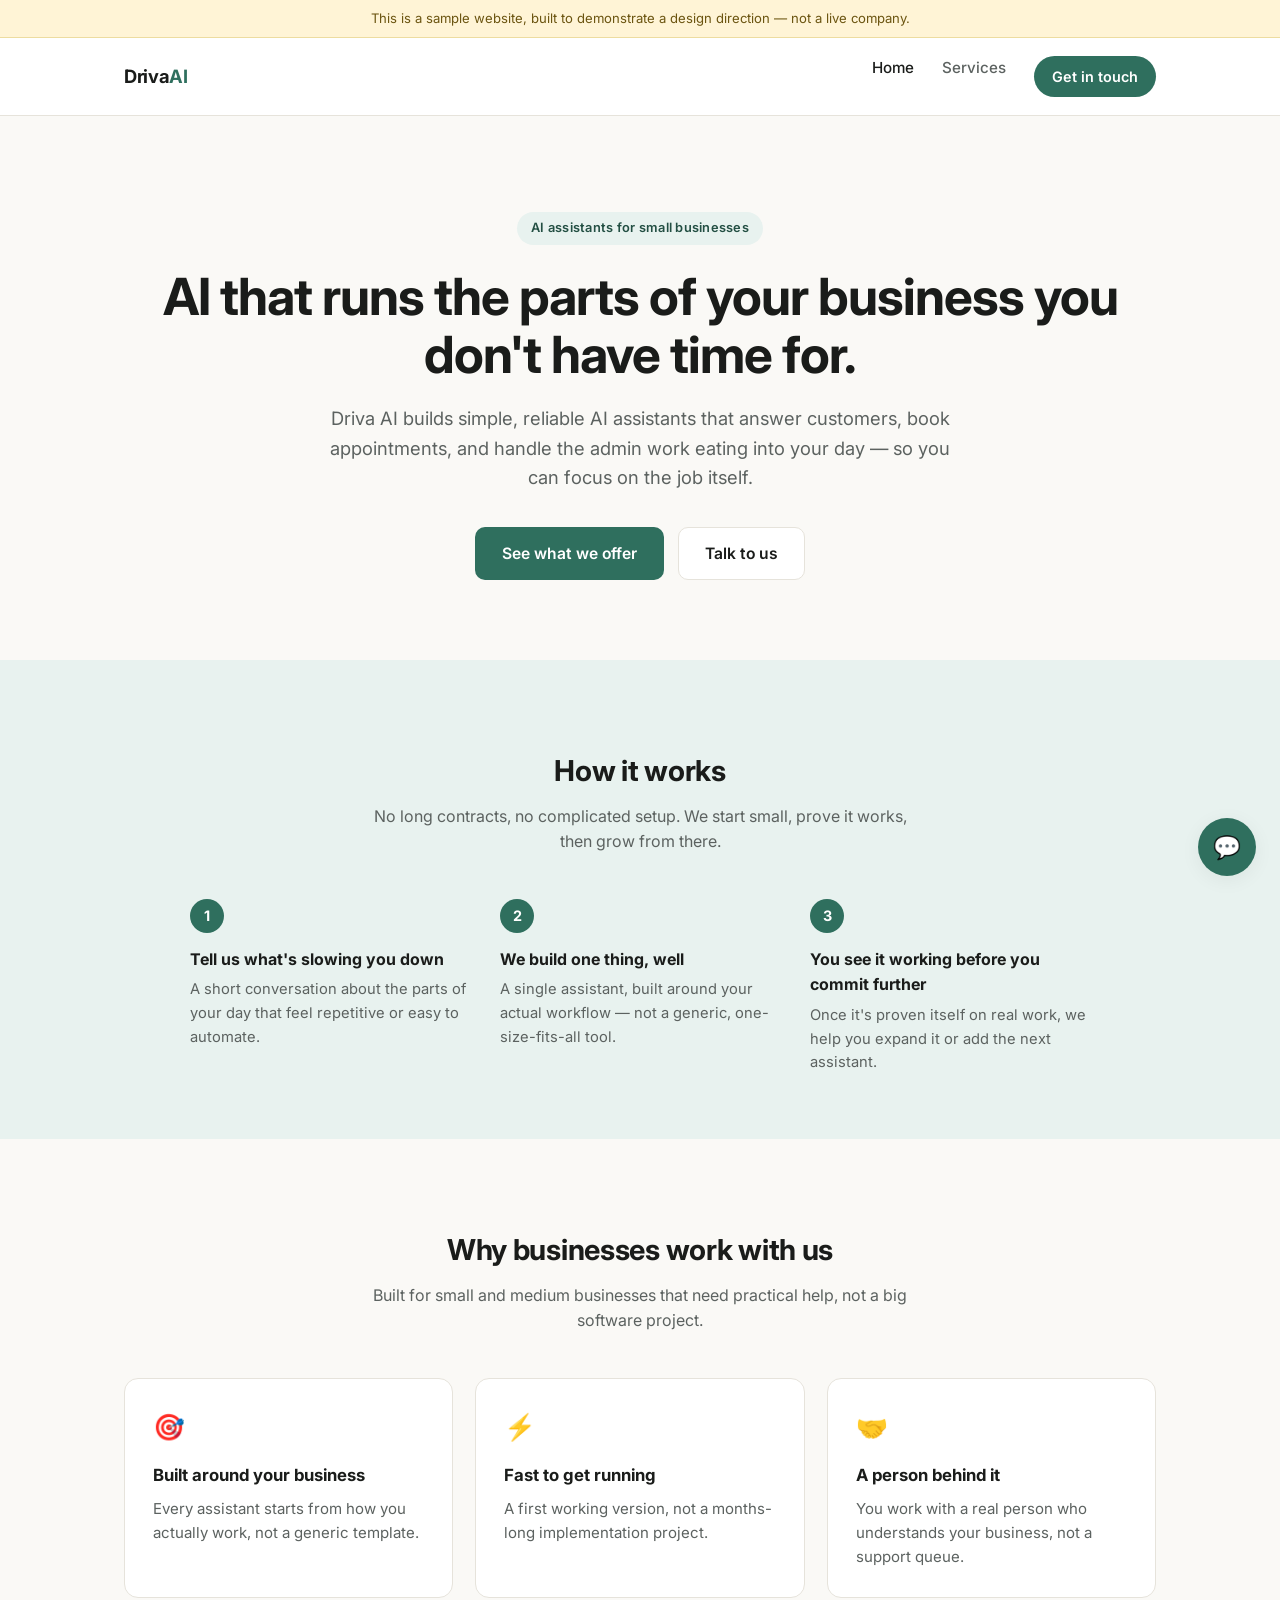
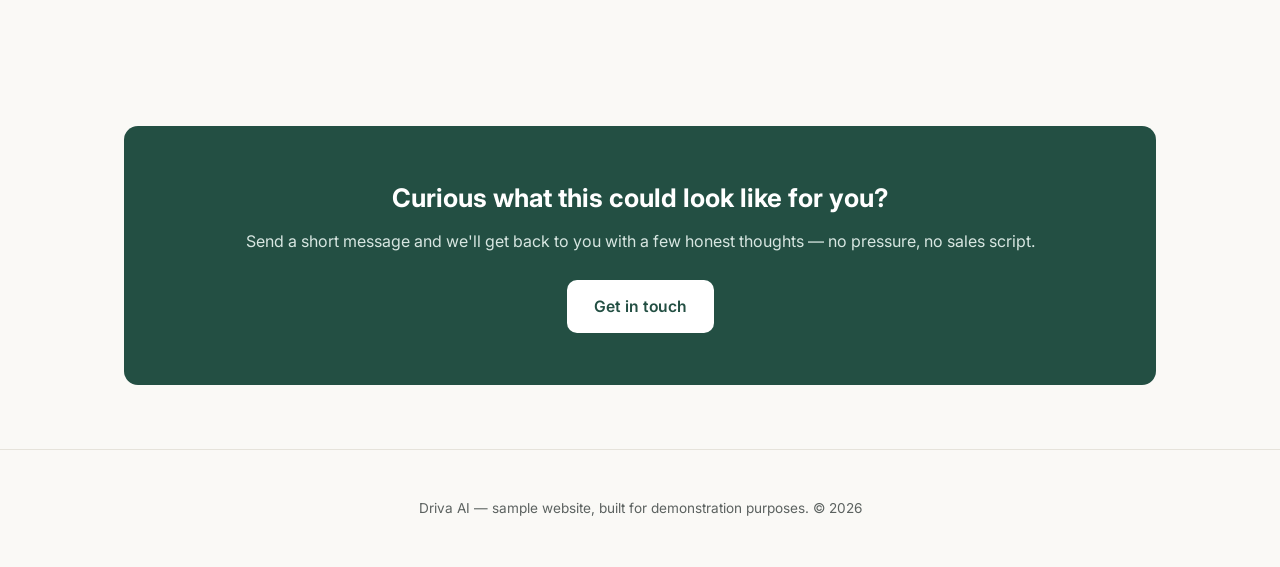
==== website/index.html @ 816f1e60 "add -- sample website" ====
<!DOCTYPE html>
<html lang="en">
<head>
<meta charset="UTF-8" />
<meta name="viewport" content="width=device-width, initial-scale=1.0" />
<title>Driva AI — AI assistants for small businesses</title>
<meta name="description" content="Driva AI builds AI assistants that handle the repetitive work behind running a small business — customer chat, booking, admin, and follow-up." />
<link rel="preconnect" href="https://fonts.googleapis.com">
<link href="https://fonts.googleapis.com/css2?family=Inter:wght@400;500;600;700&display=swap" rel="stylesheet">
<link rel="stylesheet" href="style.css" />
</head>
<body>

<div class="sample-banner">This is a sample website, built to demonstrate a design direction — not a live company.</div>

<header class="site-header">
  <nav class="nav">
    <a href="index.html" class="logo">Driva<span>AI</span></a>
    <div class="nav-links">
      <a href="index.html" class="active">Home</a>
      <a href="services.html">Services</a>
      <a href="contact.html" class="nav-cta">Get in touch</a>
    </div>
  </nav>
</header>

<section class="hero">
  <div class="wrap">
    <span class="eyebrow">AI assistants for small businesses</span>
    <h1>AI that runs the parts of your business you don't have time for.</h1>
    <p class="lede">Driva AI builds simple, reliable AI assistants that answer customers, book appointments, and handle the admin work eating into your day — so you can focus on the job itself.</p>
    <div class="cta-row">
      <a href="services.html" class="btn btn-primary">See what we offer</a>
      <a href="contact.html" class="btn btn-secondary">Talk to us</a>
    </div>
  </div>
</section>

<section class="strip">
  <div class="wrap">
    <h2 class="section-title">How it works</h2>
    <p class="section-sub">No long contracts, no complicated setup. We start small, prove it works, then grow from there.</p>
    <div class="steps">
      <div class="step">
        <div class="num">1</div>
        <h4>Tell us what's slowing you down</h4>
        <p>A short conversation about the parts of your day that feel repetitive or easy to automate.</p>
      </div>
      <div class="step">
        <div class="num">2</div>
        <h4>We build one thing, well</h4>
        <p>A single assistant, built around your actual workflow — not a generic, one-size-fits-all tool.</p>
      </div>
      <div class="step">
        <div class="num">3</div>
        <h4>You see it working before you commit further</h4>
        <p>Once it's proven itself on real work, we help you expand it or add the next assistant.</p>
      </div>
    </div>
  </div>
</section>

<section>
  <div class="wrap">
    <h2 class="section-title">Why businesses work with us</h2>
    <p class="section-sub">Built for small and medium businesses that need practical help, not a big software project.</p>
    <div class="grid-3">
      <div class="card">
        <div class="icon">🎯</div>
        <h3>Built around your business</h3>
        <p>Every assistant starts from how you actually work, not a generic template.</p>
      </div>
      <div class="card">
        <div class="icon">⚡</div>
        <h3>Fast to get running</h3>
        <p>A first working version, not a months-long implementation project.</p>
      </div>
      <div class="card">
        <div class="icon">🤝</div>
        <h3>A person behind it</h3>
        <p>You work with a real person who understands your business, not a support queue.</p>
      </div>
    </div>
  </div>
</section>

<section>
  <div class="wrap">
    <div class="cta-band">
      <h2>Curious what this could look like for you?</h2>
      <p>Send a short message and we'll get back to you with a few honest thoughts — no pressure, no sales script.</p>
      <a href="contact.html" class="btn btn-primary">Get in touch</a>
    </div>
  </div>
</section>

<footer>
  <p>Driva AI — sample website, built for demonstration purposes. &copy; 2026</p>
</footer>

<!-- Chatbot widget -->
<button id="chat-toggle" aria-label="Open chat">💬</button>
<div id="chat-panel">
  <div class="chat-header">
    <div>
      Driva AI Assistant
      <small>Usually replies in a few seconds</small>
    </div>
    <button class="chat-close" id="chat-close" aria-label="Close chat">✕</button>
  </div>
  <div class="chat-body" id="chat-body">
    <div class="msg bot">Hi! I'm the Driva AI demo assistant. Ask me about our services, pricing, or how to get in touch.</div>
  </div>
  <div class="chat-quick" id="chat-quick">
    <button class="chip">Services</button>
    <button class="chip">Pricing</button>
    <button class="chip">Contact</button>
  </div>
  <div class="chat-input-row">
    <input id="chat-input" type="text" placeholder="Type a message..." />
    <button class="chat-send" id="chat-send" aria-label="Send">➤</button>
  </div>
</div>

<script src="chatbot.js"></script>
</body>
</html>
---- website/style.css ----
/* Driva AI — sample site stylesheet */

:root {
  --bg: #faf9f6;
  --surface: #ffffff;
  --text: #1a1c1a;
  --muted: #5c6260;
  --accent: #2f6f5e;
  --accent-dark: #234f43;
  --accent-light: #e8f2ef;
  --border: #e6e3db;
  --radius: 14px;
  --shadow: 0 4px 20px rgba(20, 30, 25, 0.06);
}

* { box-sizing: border-box; }

html, body {
  margin: 0;
  padding: 0;
}

body {
  font-family: "Inter", -apple-system, BlinkMacSystemFont, "Segoe UI", Roboto, sans-serif;
  background: var(--bg);
  color: var(--text);
  line-height: 1.6;
}

a { color: inherit; text-decoration: none; }

.wrap {
  max-width: 1080px;
  margin: 0 auto;
  padding: 0 24px;
}

/* Header */
header.site-header {
  border-bottom: 1px solid var(--border);
  background: var(--surface);
  position: sticky;
  top: 0;
  z-index: 50;
}

.nav {
  display: flex;
  align-items: center;
  justify-content: space-between;
  padding: 18px 24px;
  max-width: 1080px;
  margin: 0 auto;
}

.logo {
  font-weight: 700;
  font-size: 1.15rem;
  letter-spacing: -0.02em;
}

.logo span {
  color: var(--accent);
}

.nav-links {
  display: flex;
  gap: 28px;
  font-size: 0.95rem;
  font-weight: 500;
}

.nav-links a {
  color: var(--muted);
  transition: color 0.15s ease;
}

.nav-links a:hover,
.nav-links a.active {
  color: var(--text);
}

.nav-cta {
  background: var(--accent);
  color: #fff !important;
  padding: 9px 18px;
  border-radius: 999px;
  font-size: 0.9rem;
  font-weight: 600;
}

.nav-cta:hover { background: var(--accent-dark); }

/* Hero */
.hero {
  padding: 96px 24px 80px;
  text-align: center;
}

.eyebrow {
  display: inline-block;
  background: var(--accent-light);
  color: var(--accent-dark);
  font-size: 0.8rem;
  font-weight: 600;
  padding: 6px 14px;
  border-radius: 999px;
  margin-bottom: 22px;
  letter-spacing: 0.02em;
}

h1 {
  font-size: clamp(2.1rem, 4.5vw, 3.2rem);
  line-height: 1.15;
  letter-spacing: -0.02em;
  margin: 0 0 20px;
}

.hero p.lede {
  font-size: 1.15rem;
  color: var(--muted);
  max-width: 620px;
  margin: 0 auto 34px;
}

.cta-row {
  display: flex;
  gap: 14px;
  justify-content: center;
  flex-wrap: wrap;
}

.btn {
  display: inline-block;
  padding: 13px 26px;
  border-radius: 10px;
  font-weight: 600;
  font-size: 0.98rem;
  border: 1px solid transparent;
  cursor: pointer;
}

.btn-primary {
  background: var(--accent);
  color: #fff;
}
.btn-primary:hover { background: var(--accent-dark); }

.btn-secondary {
  background: var(--surface);
  border-color: var(--border);
  color: var(--text);
}
.btn-secondary:hover { border-color: var(--accent); }

/* Sections */
section { padding: 64px 24px; }
.section-title {
  text-align: center;
  font-size: 1.8rem;
  letter-spacing: -0.01em;
  margin-bottom: 10px;
}
.section-sub {
  text-align: center;
  color: var(--muted);
  max-width: 560px;
  margin: 0 auto 44px;
}

.grid-3 {
  display: grid;
  grid-template-columns: repeat(3, 1fr);
  gap: 22px;
  max-width: 1080px;
  margin: 0 auto;
}

.card {
  background: var(--surface);
  border: 1px solid var(--border);
  border-radius: var(--radius);
  padding: 28px;
}

.card .icon {
  font-size: 1.6rem;
  margin-bottom: 14px;
}

.card h3 {
  margin: 0 0 8px;
  font-size: 1.05rem;
}

.card p {
  color: var(--muted);
  font-size: 0.94rem;
  margin: 0;
}

.strip {
  background: var(--accent-light);
}

.steps {
  display: grid;
  grid-template-columns: repeat(3, 1fr);
  gap: 30px;
  max-width: 900px;
  margin: 0 auto;
}

.step .num {
  width: 34px;
  height: 34px;
  border-radius: 50%;
  background: var(--accent);
  color: #fff;
  display: flex;
  align-items: center;
  justify-content: center;
  font-weight: 700;
  font-size: 0.9rem;
  margin-bottom: 14px;
}

.step h4 { margin: 0 0 6px; font-size: 1rem; }
.step p { color: var(--muted); font-size: 0.92rem; margin: 0; }

.cta-band {
  text-align: center;
  background: var(--accent-dark);
  color: #fff;
  border-radius: var(--radius);
  padding: 52px 32px;
  max-width: 1080px;
  margin: 0 auto;
}

.cta-band h2 { margin: 0 0 10px; font-size: 1.6rem; }
.cta-band p { color: #d7e6e1; margin: 0 0 26px; }

.cta-band .btn-primary {
  background: #fff;
  color: var(--accent-dark);
}
.cta-band .btn-primary:hover { background: #f0f0ee; }

/* Services page */
.services-list {
  display: grid;
  grid-template-columns: repeat(2, 1fr);
  gap: 20px;
  max-width: 900px;
  margin: 0 auto;
}

.service-card {
  background: var(--surface);
  border: 1px solid var(--border);
  border-radius: var(--radius);
  padding: 26px;
}

.service-card .tag {
  display: inline-block;
  font-size: 0.72rem;
  font-weight: 700;
  color: var(--accent-dark);
  background: var(--accent-light);
  padding: 3px 10px;
  border-radius: 999px;
  margin-bottom: 12px;
  letter-spacing: 0.03em;
  text-transform: uppercase;
}

.service-card h3 { margin: 0 0 8px; font-size: 1.1rem; }
.service-card p { color: var(--muted); font-size: 0.93rem; margin: 0 0 14px; }
.service-card ul { margin: 0; padding-left: 18px; color: var(--muted); font-size: 0.9rem; }
.service-card li { margin-bottom: 4px; }

/* Contact page */
.contact-wrap {
  max-width: 560px;
  margin: 0 auto;
}

.form-group { margin-bottom: 18px; }
label { display: block; font-size: 0.88rem; font-weight: 600; margin-bottom: 6px; }

input, textarea {
  width: 100%;
  padding: 12px 14px;
  border: 1px solid var(--border);
  border-radius: 10px;
  font-family: inherit;
  font-size: 0.95rem;
  background: var(--surface);
}

input:focus, textarea:focus {
  outline: none;
  border-color: var(--accent);
}

textarea { min-height: 120px; resize: vertical; }

.form-note {
  font-size: 0.82rem;
  color: var(--muted);
  margin-top: 14px;
}

.form-success {
  display: none;
  background: var(--accent-light);
  border: 1px solid var(--accent);
  color: var(--accent-dark);
  padding: 16px 18px;
  border-radius: 10px;
  margin-top: 18px;
  font-size: 0.92rem;
}

/* Footer */
footer {
  border-top: 1px solid var(--border);
  padding: 34px 24px;
  text-align: center;
  color: var(--muted);
  font-size: 0.85rem;
}

.sample-banner {
  background: #fff4d6;
  color: #6b5410;
  text-align: center;
  font-size: 0.82rem;
  padding: 8px 16px;
  border-bottom: 1px solid #eddca0;
}

/* Chatbot widget */
#chat-toggle {
  position: fixed;
  bottom: 24px;
  right: 24px;
  width: 58px;
  height: 58px;
  border-radius: 50%;
  background: var(--accent);
  color: #fff;
  border: none;
  font-size: 1.4rem;
  cursor: pointer;
  box-shadow: var(--shadow);
  z-index: 100;
}
#chat-toggle:hover { background: var(--accent-dark); }

#chat-panel {
  position: fixed;
  bottom: 92px;
  right: 24px;
  width: 320px;
  max-width: calc(100vw - 40px);
  height: 420px;
  background: var(--surface);
  border-radius: var(--radius);
  box-shadow: var(--shadow);
  border: 1px solid var(--border);
  display: none;
  flex-direction: column;
  overflow: hidden;
  z-index: 100;
}

#chat-panel.open { display: flex; }

.chat-header {
  background: var(--accent);
  color: #fff;
  padding: 14px 16px;
  font-weight: 600;
  font-size: 0.95rem;
  display: flex;
  justify-content: space-between;
  align-items: center;
}

.chat-header small {
  display: block;
  font-weight: 400;
  font-size: 0.75rem;
  color: #d7e6e1;
  margin-top: 2px;
}

.chat-close {
  background: none;
  border: none;
  color: #fff;
  font-size: 1.1rem;
  cursor: pointer;
  line-height: 1;
}

.chat-body {
  flex: 1;
  padding: 14px;
  overflow-y: auto;
  font-size: 0.88rem;
  display: flex;
  flex-direction: column;
  gap: 10px;
}

.msg {
  max-width: 85%;
  padding: 9px 12px;
  border-radius: 12px;
  line-height: 1.4;
}

.msg.bot {
  background: var(--accent-light);
  color: var(--accent-dark);
  align-self: flex-start;
  border-bottom-left-radius: 4px;
}

.msg.user {
  background: var(--accent);
  color: #fff;
  align-self: flex-end;
  border-bottom-right-radius: 4px;
}

.chat-quick {
  display: flex;
  flex-wrap: wrap;
  gap: 6px;
  padding: 0 14px 10px;
}

.chip {
  font-size: 0.76rem;
  background: var(--accent-light);
  color: var(--accent-dark);
  border: none;
  padding: 6px 10px;
  border-radius: 999px;
  cursor: pointer;
}
.chip:hover { background: #d9ece5; }

.chat-input-row {
  display: flex;
  border-top: 1px solid var(--border);
  padding: 10px;
  gap: 8px;
}

.chat-input-row input {
  flex: 1;
  border-radius: 999px;
  padding: 9px 14px;
}

.chat-send {
  background: var(--accent);
  color: #fff;
  border: none;
  border-radius: 999px;
  width: 38px;
  height: 38px;
  cursor: pointer;
  font-size: 1rem;
}
.chat-send:hover { background: var(--accent-dark); }

/* Responsive */
@media (max-width: 720px) {
  .grid-3, .steps, .services-list { grid-template-columns: 1fr; }
  .nav-links { display: none; }
}
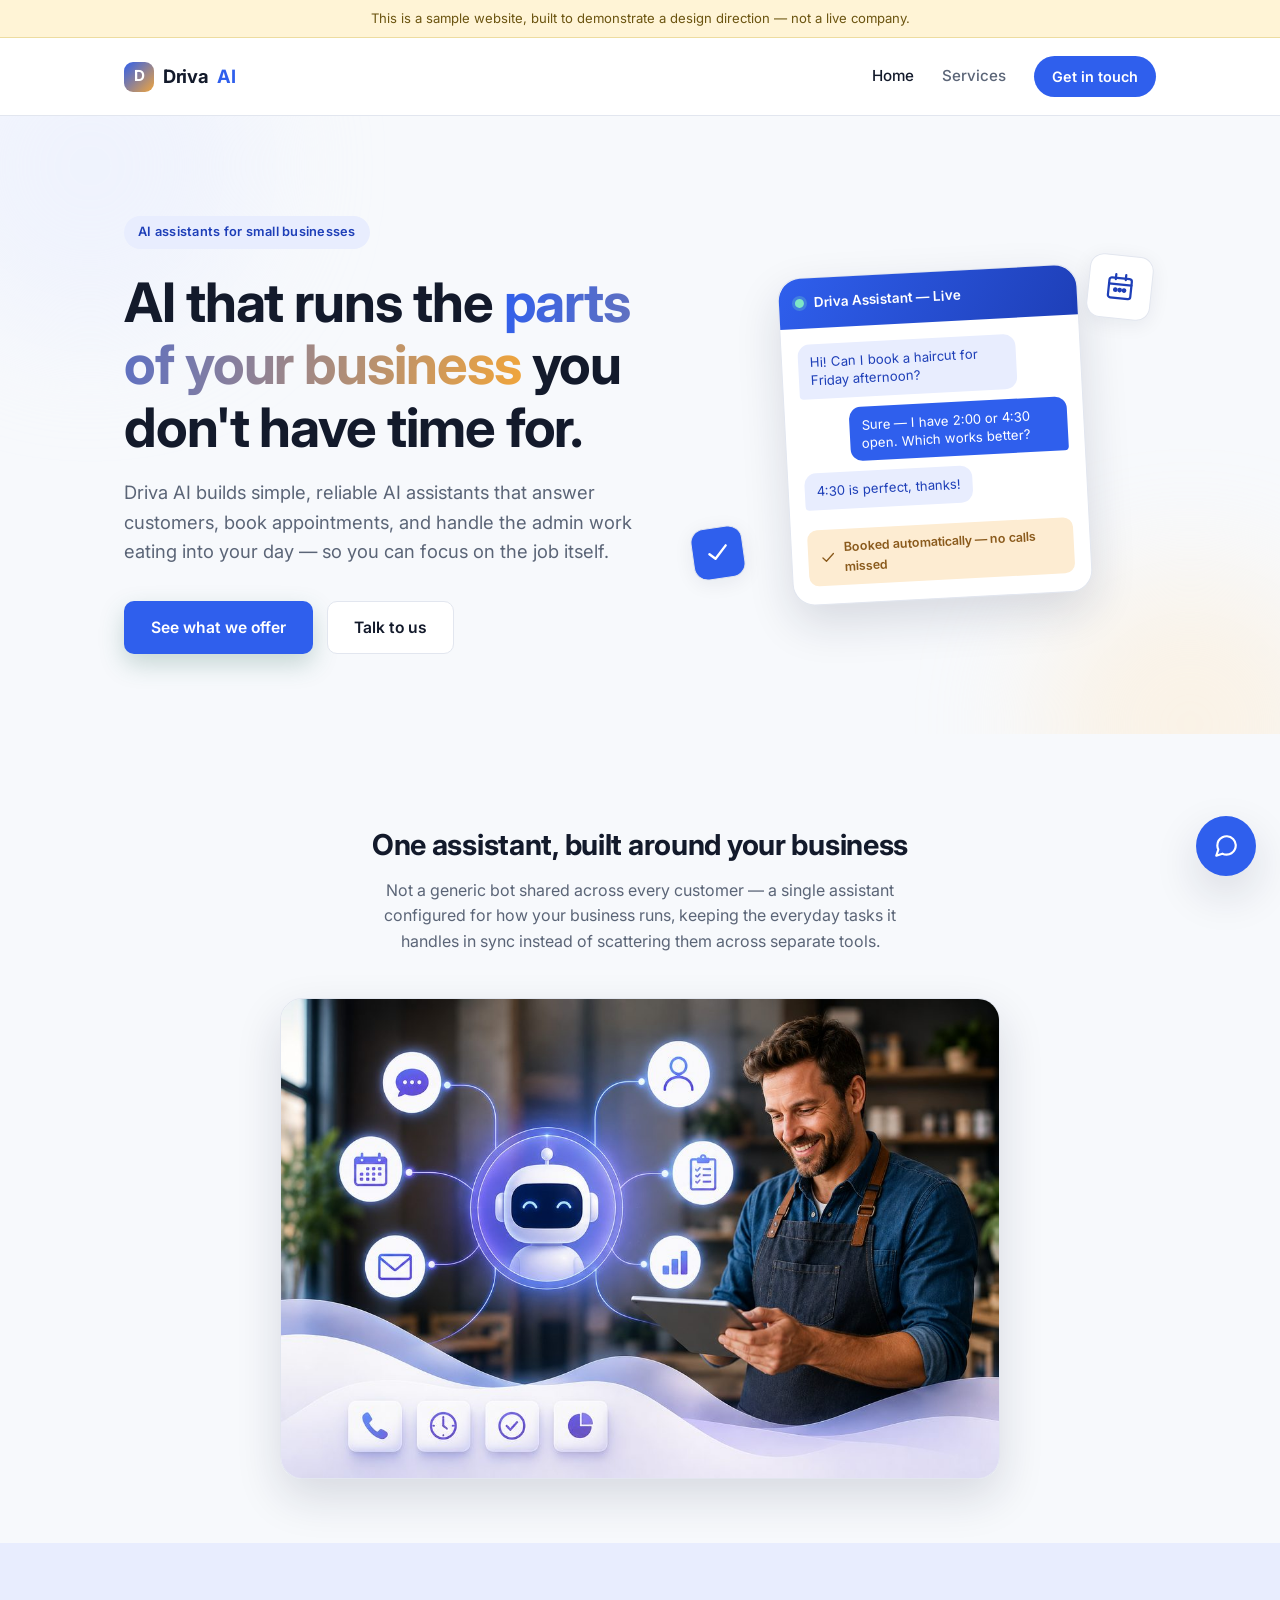
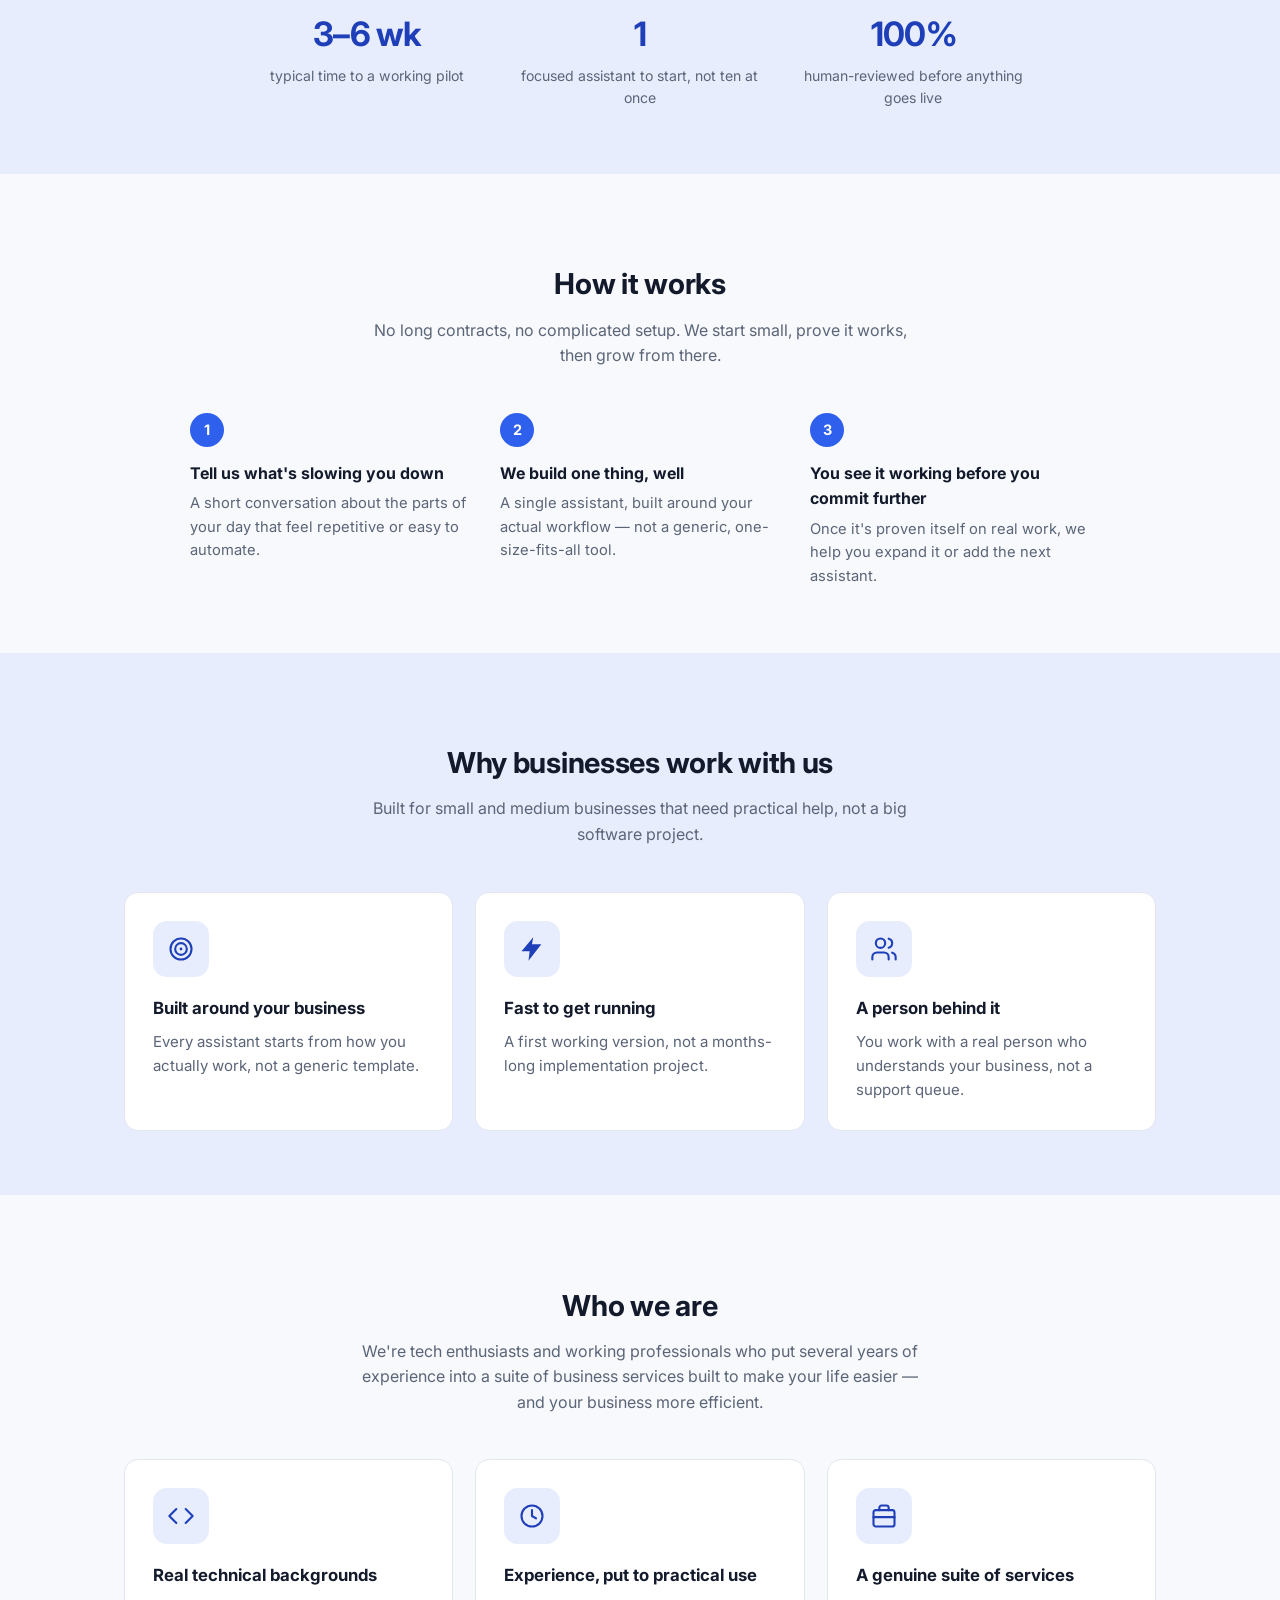
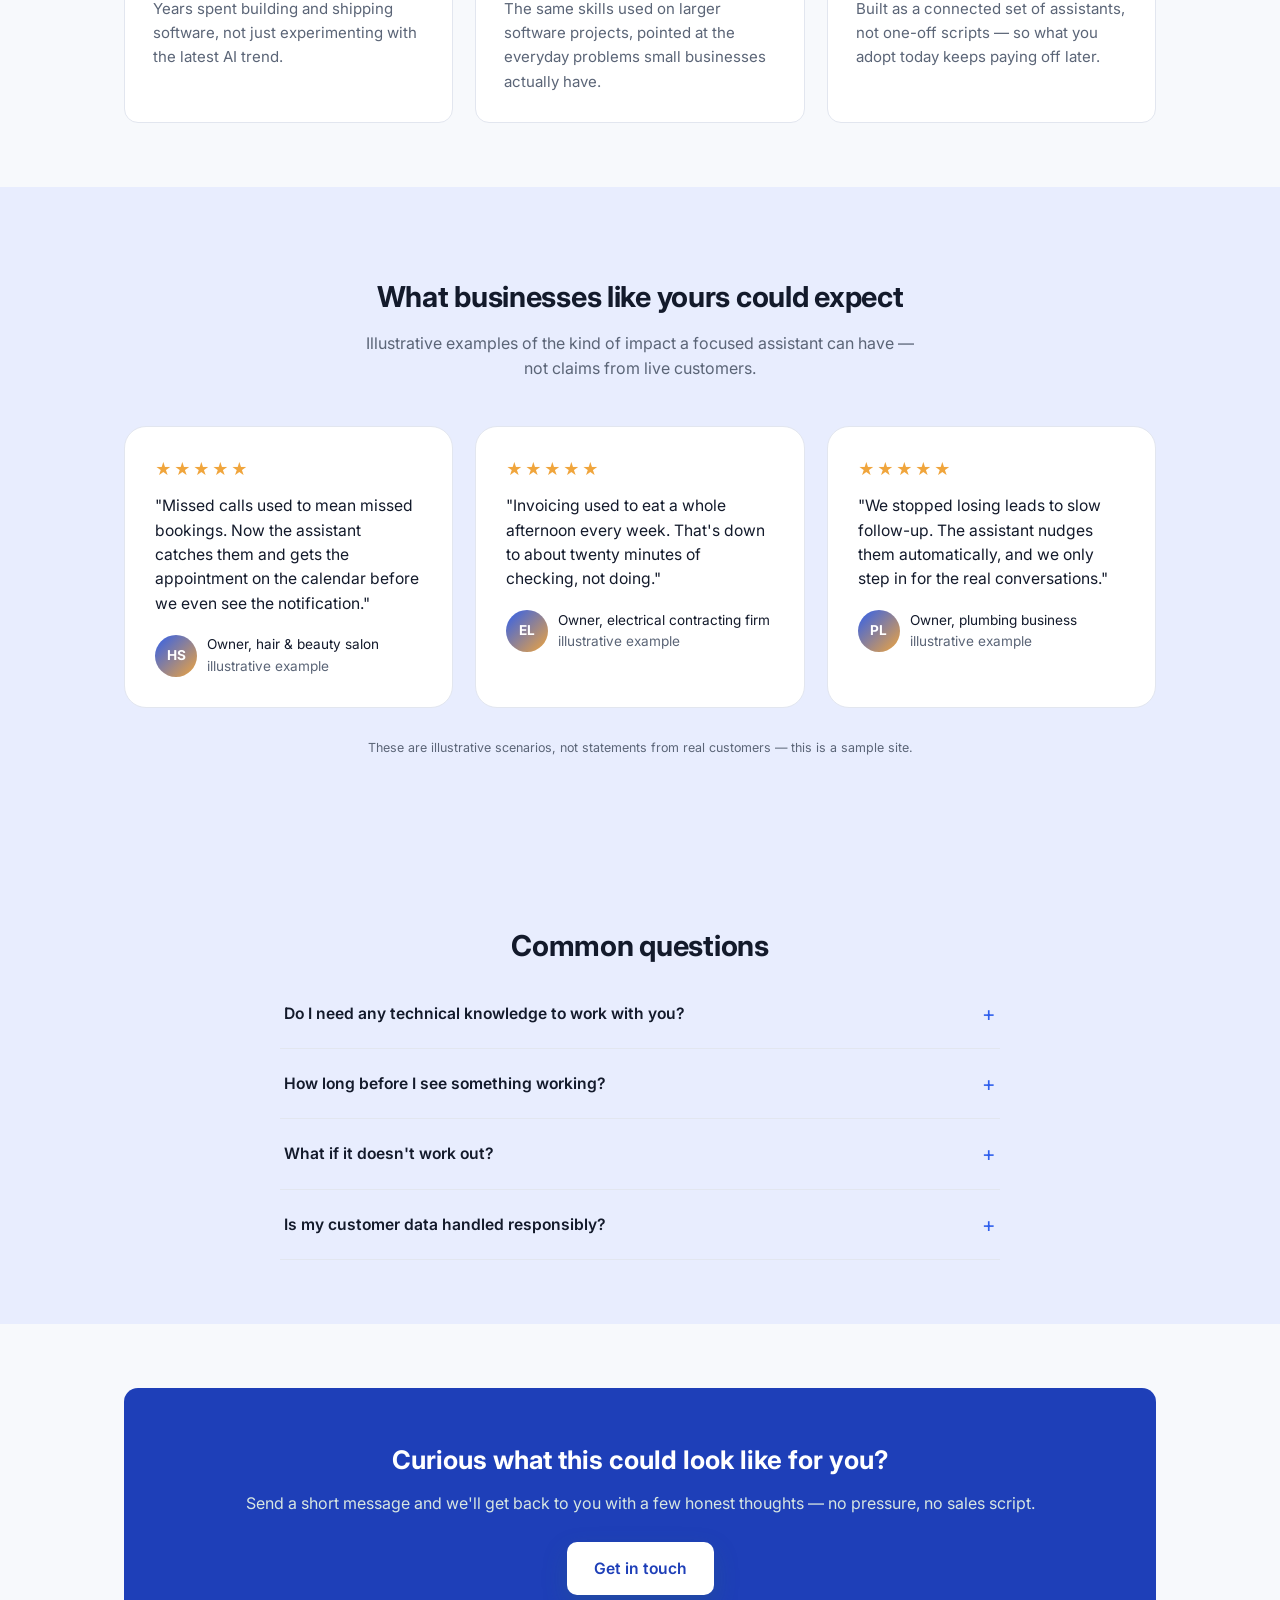
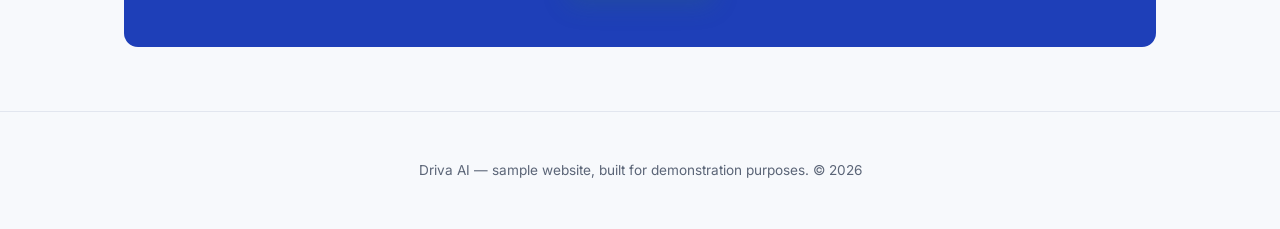
==== commit 2d241b20: "update -- website" ====
--- a/website/index.html
+++ b/website/index.html
@@ -5,6 +5,7 @@
 <meta name="viewport" content="width=device-width, initial-scale=1.0" />
 <title>Driva AI — AI assistants for small businesses</title>
 <meta name="description" content="Driva AI builds AI assistants that handle the repetitive work behind running a small business — customer chat, booking, admin, and follow-up." />
+<link rel="icon" href="data:image/svg+xml,<svg xmlns=%22http://www.w3.org/2000/svg%22 viewBox=%220 0 32 32%22><rect width=%2232%22 height=%2232%22 rx=%228%22 fill=%22%232f6f5e%22/><text x=%2216%22 y=%2222%22 font-size=%2216%22 text-anchor=%22middle%22 fill=%22white%22 font-family=%22Arial%22>D</text></svg>" />
 <link rel="preconnect" href="https://fonts.googleapis.com">
 <link href="https://fonts.googleapis.com/css2?family=Inter:wght@400;500;600;700&display=swap" rel="stylesheet">
 <link rel="stylesheet" href="style.css" />
@@ -15,8 +16,11 @@
 
 <header class="site-header">
   <nav class="nav">
-    <a href="index.html" class="logo">Driva<span>AI</span></a>
-    <div class="nav-links">
+    <a href="index.html" class="logo"><span class="mark">D</span>Driva<span>AI</span></a>
+    <button class="nav-toggle" id="nav-toggle" aria-label="Toggle menu">
+      <svg viewBox="0 0 24 24" fill="none" stroke="currentColor" stroke-width="2" stroke-linecap="round"><line x1="4" y1="7" x2="20" y2="7"/><line x1="4" y1="12" x2="20" y2="12"/><line x1="4" y1="17" x2="20" y2="17"/></svg>
+    </button>
+    <div class="nav-links" id="nav-links">
       <a href="index.html" class="active">Home</a>
       <a href="services.html">Services</a>
       <a href="contact.html" class="nav-cta">Get in touch</a>
@@ -25,33 +29,90 @@
 </header>
 
 <section class="hero">
-  <div class="wrap">
-    <span class="eyebrow">AI assistants for small businesses</span>
-    <h1>AI that runs the parts of your business you don't have time for.</h1>
-    <p class="lede">Driva AI builds simple, reliable AI assistants that answer customers, book appointments, and handle the admin work eating into your day — so you can focus on the job itself.</p>
-    <div class="cta-row">
-      <a href="services.html" class="btn btn-primary">See what we offer</a>
-      <a href="contact.html" class="btn btn-secondary">Talk to us</a>
-    </div>
-  </div>
-</section>
-
-<section class="strip">
+  <div class="hero-blob one"></div>
+  <div class="hero-blob two"></div>
+  <div class="hero-grid">
+    <div class="hero-copy">
+      <span class="eyebrow">AI assistants for small businesses</span>
+      <h1>AI that runs the <span class="accent-word">parts of your business</span> you don't have time for.</h1>
+      <p class="lede">Driva AI builds simple, reliable AI assistants that answer customers, book appointments, and handle the admin work eating into your day — so you can focus on the job itself.</p>
+      <div class="cta-row">
+        <a href="services.html" class="btn btn-primary">See what we offer</a>
+        <a href="contact.html" class="btn btn-secondary">Talk to us</a>
+      </div>
+    </div>
+    <div class="hero-visual">
+      <div class="hero-badge calendar">
+        <svg viewBox="0 0 24 24" fill="none" stroke="currentColor" stroke-width="1.8" stroke-linecap="round" stroke-linejoin="round"><rect x="3" y="5" width="18" height="16" rx="2"/><line x1="3" y1="10" x2="21" y2="10"/><line x1="8" y1="2" x2="8" y2="6"/><line x1="16" y1="2" x2="16" y2="6"/><circle cx="8.5" cy="14.5" r="1"/><circle cx="12" cy="14.5" r="1"/><circle cx="15.5" cy="14.5" r="1"/></svg>
+      </div>
+      <div class="hero-card">
+        <div class="hc-header">
+          <span class="dot"></span>
+          <span>Driva Assistant — Live</span>
+        </div>
+        <div class="hc-body">
+          <div class="bubble in">Hi! Can I book a haircut for Friday afternoon?</div>
+          <div class="bubble out">Sure — I have 2:00 or 4:30 open. Which works better?</div>
+          <div class="bubble in">4:30 is perfect, thanks!</div>
+        </div>
+        <div class="hc-status">
+          <svg viewBox="0 0 24 24" fill="none" stroke="currentColor" stroke-width="2" stroke-linecap="round" stroke-linejoin="round"><path d="M20 6L9 17l-5-5"/></svg>
+          Booked automatically — no calls missed
+        </div>
+      </div>
+      <div class="hero-badge check">
+        <svg viewBox="0 0 24 24" fill="none" stroke="currentColor" stroke-width="2.2" stroke-linecap="round" stroke-linejoin="round"><path d="M20 6L9 17l-5-5"/></svg>
+      </div>
+    </div>
+  </div>
+</section>
+
+<section>
+  <div class="wrap">
+    <h2 class="section-title">One assistant, built around your business</h2>
+    <p class="section-sub">Not a generic bot shared across every customer — a single assistant configured for how your business runs, keeping the everyday tasks it handles in sync instead of scattering them across separate tools.</p>
+
+    <div class="hub-image-wrap reveal">
+      <img src="images/hub-illustration.jpg" alt="An AI assistant icon connected to four labeled functions: answering customers, booking appointments, handling admin work, and follow-ups and reminders." loading="lazy" />
+    </div>
+  </div>
+</section>
+
+<section class="strip">
+  <div class="wrap">
+    <div class="stats reveal">
+      <div class="stat">
+        <div class="num">3–6 wk</div>
+        <div class="label">typical time to a working pilot</div>
+      </div>
+      <div class="stat">
+        <div class="num">1</div>
+        <div class="label">focused assistant to start, not ten at once</div>
+      </div>
+      <div class="stat">
+        <div class="num">100%</div>
+        <div class="label">human-reviewed before anything goes live</div>
+      </div>
+    </div>
+  </div>
+</section>
+
+<section>
   <div class="wrap">
     <h2 class="section-title">How it works</h2>
     <p class="section-sub">No long contracts, no complicated setup. We start small, prove it works, then grow from there.</p>
     <div class="steps">
-      <div class="step">
+      <div class="step reveal">
         <div class="num">1</div>
         <h4>Tell us what's slowing you down</h4>
         <p>A short conversation about the parts of your day that feel repetitive or easy to automate.</p>
       </div>
-      <div class="step">
+      <div class="step reveal">
         <div class="num">2</div>
         <h4>We build one thing, well</h4>
         <p>A single assistant, built around your actual workflow — not a generic, one-size-fits-all tool.</p>
       </div>
-      <div class="step">
+      <div class="step reveal">
         <div class="num">3</div>
         <h4>You see it working before you commit further</h4>
         <p>Once it's proven itself on real work, we help you expand it or add the next assistant.</p>
@@ -60,23 +121,29 @@
   </div>
 </section>
 
-<section>
+<section class="strip">
   <div class="wrap">
     <h2 class="section-title">Why businesses work with us</h2>
     <p class="section-sub">Built for small and medium businesses that need practical help, not a big software project.</p>
     <div class="grid-3">
-      <div class="card">
-        <div class="icon">🎯</div>
+      <div class="card reveal">
+        <div class="icon">
+          <svg viewBox="0 0 24 24" fill="none" stroke="currentColor" stroke-width="1.8" stroke-linecap="round" stroke-linejoin="round"><circle cx="12" cy="12" r="9"/><circle cx="12" cy="12" r="5"/><circle cx="12" cy="12" r="1.2" fill="currentColor" stroke="none"/></svg>
+        </div>
         <h3>Built around your business</h3>
         <p>Every assistant starts from how you actually work, not a generic template.</p>
       </div>
-      <div class="card">
-        <div class="icon">⚡</div>
+      <div class="card reveal">
+        <div class="icon">
+          <svg viewBox="0 0 24 24" fill="currentColor" stroke="none"><path d="M13 2 3 14h7l-1 8 11-14h-8l1-6z"/></svg>
+        </div>
         <h3>Fast to get running</h3>
         <p>A first working version, not a months-long implementation project.</p>
       </div>
-      <div class="card">
-        <div class="icon">🤝</div>
+      <div class="card reveal">
+        <div class="icon">
+          <svg viewBox="0 0 24 24" fill="none" stroke="currentColor" stroke-width="1.8" stroke-linecap="round" stroke-linejoin="round"><path d="M16 21v-2a4 4 0 0 0-4-4H6a4 4 0 0 0-4 4v2"/><circle cx="9" cy="7" r="4"/><path d="M22 21v-2a4 4 0 0 0-3-3.87"/><path d="M16 3.13a4 4 0 0 1 0 7.75"/></svg>
+        </div>
         <h3>A person behind it</h3>
         <p>You work with a real person who understands your business, not a support queue.</p>
       </div>
@@ -86,7 +153,95 @@
 
 <section>
   <div class="wrap">
-    <div class="cta-band">
+    <h2 class="section-title">Who we are</h2>
+    <p class="section-sub">We're tech enthusiasts and working professionals who put several years of experience into a suite of business services built to make your life easier — and your business more efficient.</p>
+    <div class="grid-3">
+      <div class="card reveal">
+        <div class="icon">
+          <svg viewBox="0 0 24 24" fill="none" stroke="currentColor" stroke-width="1.8" stroke-linecap="round" stroke-linejoin="round"><polyline points="16 18 22 12 16 6"/><polyline points="8 6 2 12 8 18"/></svg>
+        </div>
+        <h3>Real technical backgrounds</h3>
+        <p>Years spent building and shipping software, not just experimenting with the latest AI trend.</p>
+      </div>
+      <div class="card reveal">
+        <div class="icon">
+          <svg viewBox="0 0 24 24" fill="none" stroke="currentColor" stroke-width="1.8" stroke-linecap="round" stroke-linejoin="round"><circle cx="12" cy="12" r="9"/><polyline points="12 7 12 12 15.5 14"/></svg>
+        </div>
+        <h3>Experience, put to practical use</h3>
+        <p>The same skills used on larger software projects, pointed at the everyday problems small businesses actually have.</p>
+      </div>
+      <div class="card reveal">
+        <div class="icon">
+          <svg viewBox="0 0 24 24" fill="none" stroke="currentColor" stroke-width="1.8" stroke-linecap="round" stroke-linejoin="round"><rect x="3" y="7" width="18" height="14" rx="2"/><path d="M8 7V5a2 2 0 0 1 2-2h4a2 2 0 0 1 2 2v2"/><line x1="3" y1="13" x2="21" y2="13"/></svg>
+        </div>
+        <h3>A genuine suite of services</h3>
+        <p>Built as a connected set of assistants, not one-off scripts — so what you adopt today keeps paying off later.</p>
+      </div>
+    </div>
+  </div>
+</section>
+
+<section class="strip">
+  <div class="wrap">
+    <h2 class="section-title">What businesses like yours could expect</h2>
+    <p class="section-sub">Illustrative examples of the kind of impact a focused assistant can have — not claims from live customers.</p>
+    <div class="grid-3">
+      <div class="testimonial-card reveal">
+        <div class="stars">★★★★★</div>
+        <p class="quote">"Missed calls used to mean missed bookings. Now the assistant catches them and gets the appointment on the calendar before we even see the notification."</p>
+        <div class="person">
+          <div class="avatar">HS</div>
+          <div class="who">Owner, hair &amp; beauty salon<br><span class="role">illustrative example</span></div>
+        </div>
+      </div>
+      <div class="testimonial-card reveal">
+        <div class="stars">★★★★★</div>
+        <p class="quote">"Invoicing used to eat a whole afternoon every week. That's down to about twenty minutes of checking, not doing."</p>
+        <div class="person">
+          <div class="avatar">EL</div>
+          <div class="who">Owner, electrical contracting firm<br><span class="role">illustrative example</span></div>
+        </div>
+      </div>
+      <div class="testimonial-card reveal">
+        <div class="stars">★★★★★</div>
+        <p class="quote">"We stopped losing leads to slow follow-up. The assistant nudges them automatically, and we only step in for the real conversations."</p>
+        <div class="person">
+          <div class="avatar">PL</div>
+          <div class="who">Owner, plumbing business<br><span class="role">illustrative example</span></div>
+        </div>
+      </div>
+    </div>
+    <p class="testimonial-note">These are illustrative scenarios, not statements from real customers — this is a sample site.</p>
+  </div>
+</section>
+
+<section class="strip">
+  <div class="wrap">
+    <h2 class="section-title">Common questions</h2>
+    <div class="faq-list reveal">
+      <details class="faq-item">
+        <summary>Do I need any technical knowledge to work with you?</summary>
+        <p>No. You explain how your business runs today, and we handle the technical side — including a plain-language walkthrough before anything goes live.</p>
+      </details>
+      <details class="faq-item">
+        <summary>How long before I see something working?</summary>
+        <p>A first working pilot typically takes a few weeks, not months, because we start with one focused assistant rather than a full platform.</p>
+      </details>
+      <details class="faq-item">
+        <summary>What if it doesn't work out?</summary>
+        <p>We'd rather find that out early and honestly than string out a project that isn't delivering. The first engagement is scoped small on purpose.</p>
+      </details>
+      <details class="faq-item">
+        <summary>Is my customer data handled responsibly?</summary>
+        <p>Yes — data handling and legal basis are agreed upfront, in plain language, before any customer information is touched.</p>
+      </details>
+    </div>
+  </div>
+</section>
+
+<section>
+  <div class="wrap">
+    <div class="cta-band reveal">
       <h2>Curious what this could look like for you?</h2>
       <p>Send a short message and we'll get back to you with a few honest thoughts — no pressure, no sales script.</p>
       <a href="contact.html" class="btn btn-primary">Get in touch</a>
@@ -99,14 +254,18 @@
 </footer>
 
 <!-- Chatbot widget -->
-<button id="chat-toggle" aria-label="Open chat">💬</button>
+<button id="chat-toggle" aria-label="Open chat">
+  <svg viewBox="0 0 24 24" fill="none" stroke="currentColor" stroke-width="2" stroke-linecap="round" stroke-linejoin="round"><path d="M21 11.5a8.38 8.38 0 0 1-.9 3.8 8.5 8.5 0 0 1-7.6 4.7 8.38 8.38 0 0 1-3.8-.9L3 21l1.9-5.7a8.38 8.38 0 0 1-.9-3.8 8.5 8.5 0 0 1 4.7-7.6 8.38 8.38 0 0 1 3.8-.9h.5a8.48 8.48 0 0 1 8 8v.5z"/></svg>
+</button>
 <div id="chat-panel">
   <div class="chat-header">
     <div>
       Driva AI Assistant
       <small>Usually replies in a few seconds</small>
     </div>
-    <button class="chat-close" id="chat-close" aria-label="Close chat">✕</button>
+    <button class="chat-close" id="chat-close" aria-label="Close chat">
+      <svg viewBox="0 0 24 24" fill="none" stroke="currentColor" stroke-width="2.2" stroke-linecap="round"><line x1="5" y1="5" x2="19" y2="19"/><line x1="19" y1="5" x2="5" y2="19"/></svg>
+    </button>
   </div>
   <div class="chat-body" id="chat-body">
     <div class="msg bot">Hi! I'm the Driva AI demo assistant. Ask me about our services, pricing, or how to get in touch.</div>
@@ -118,10 +277,13 @@
   </div>
   <div class="chat-input-row">
     <input id="chat-input" type="text" placeholder="Type a message..." />
-    <button class="chat-send" id="chat-send" aria-label="Send">➤</button>
+    <button class="chat-send" id="chat-send" aria-label="Send">
+      <svg viewBox="0 0 24 24" fill="currentColor" stroke="none"><path d="M3 11l18-8-8 18-2-8-8-2z"/></svg>
+    </button>
   </div>
 </div>
 
+<script src="nav.js"></script>
 <script src="chatbot.js"></script>
 </body>
 </html>
--- a/website/style.css
+++ b/website/style.css
@@ -1,16 +1,20 @@
 /* Driva AI — sample site stylesheet */
 
 :root {
-  --bg: #faf9f6;
+  --bg: #f7f9fc;
   --surface: #ffffff;
-  --text: #1a1c1a;
-  --muted: #5c6260;
-  --accent: #2f6f5e;
-  --accent-dark: #234f43;
-  --accent-light: #e8f2ef;
-  --border: #e6e3db;
+  --text: #131a2b;
+  --muted: #5b6577;
+  --accent: #2f5fed;
+  --accent-dark: #1e3fb8;
+  --accent-light: #e8edfe;
+  --accent-2: #f0a53c;
+  --accent-2-light: #fdecd2;
+  --border: #e2e6ef;
   --radius: 14px;
-  --shadow: 0 4px 20px rgba(20, 30, 25, 0.06);
+  --radius-lg: 22px;
+  --shadow: 0 4px 20px rgba(20, 30, 60, 0.07);
+  --shadow-lg: 0 18px 46px rgba(20, 30, 60, 0.14);
 }
 
 * { box-sizing: border-box; }
@@ -54,17 +58,34 @@
 }
 
 .logo {
+  display: flex;
+  align-items: center;
+  gap: 9px;
   font-weight: 700;
   font-size: 1.15rem;
   letter-spacing: -0.02em;
 }
 
+.logo .mark {
+  width: 30px;
+  height: 30px;
+  border-radius: 9px;
+  background: linear-gradient(135deg, var(--accent), var(--accent-2));
+  display: flex;
+  align-items: center;
+  justify-content: center;
+  color: #fff;
+  font-size: 0.95rem;
+  font-weight: 700;
+}
+
 .logo span {
   color: var(--accent);
 }
 
 .nav-links {
   display: flex;
+  align-items: center;
   gap: 28px;
   font-size: 0.95rem;
   font-weight: 500;
@@ -87,15 +108,207 @@
   border-radius: 999px;
   font-size: 0.9rem;
   font-weight: 600;
-}
-
-.nav-cta:hover { background: var(--accent-dark); }
+  transition: transform 0.15s ease, background 0.15s ease;
+}
+
+.nav-cta:hover { background: var(--accent-dark); transform: translateY(-1px); }
+
+.nav-toggle {
+  display: none;
+  align-items: center;
+  justify-content: center;
+  background: none;
+  border: 1px solid var(--border);
+  border-radius: 8px;
+  width: 40px;
+  height: 40px;
+  cursor: pointer;
+  color: var(--text);
+}
+.nav-toggle svg { width: 20px; height: 20px; }
 
 /* Hero */
 .hero {
-  padding: 96px 24px 80px;
-  text-align: center;
-}
+  position: relative;
+  padding: 100px 24px 80px;
+  overflow: hidden;
+}
+
+.hero-grid {
+  position: relative;
+  z-index: 1;
+  display: grid;
+  grid-template-columns: 1.1fr 0.9fr;
+  gap: 50px;
+  align-items: center;
+  max-width: 1080px;
+  margin: 0 auto;
+  padding: 0 24px;
+  text-align: left;
+}
+
+.hero-grid .hero-copy { text-align: left; }
+.hero-grid .cta-row { justify-content: flex-start; }
+.hero-grid .lede { margin-left: 0; }
+
+/* Hero illustration: a mock chat/booking card, built graphically, no stock imagery */
+.hero-visual {
+  position: relative;
+  display: flex;
+  align-items: center;
+  justify-content: center;
+  min-height: 340px;
+}
+
+.hero-card {
+  position: relative;
+  width: 300px;
+  background: var(--surface);
+  border-radius: var(--radius-lg);
+  box-shadow: var(--shadow-lg);
+  border: 1px solid var(--border);
+  padding: 0 0 18px;
+  transform: rotate(-3deg);
+  z-index: 2;
+}
+
+.hero-card .hc-header {
+  display: flex;
+  align-items: center;
+  gap: 10px;
+  background: linear-gradient(120deg, var(--accent), var(--accent-dark));
+  color: #fff;
+  padding: 14px 16px;
+  border-radius: var(--radius-lg) var(--radius-lg) 0 0;
+}
+
+.hero-card .hc-header .dot {
+  width: 9px;
+  height: 9px;
+  border-radius: 50%;
+  background: #7ee6c6;
+  box-shadow: 0 0 0 3px rgba(126, 230, 198, 0.25);
+}
+
+.hero-card .hc-header span { font-size: 0.85rem; font-weight: 600; }
+
+.hero-card .hc-body {
+  padding: 16px;
+  display: flex;
+  flex-direction: column;
+  gap: 10px;
+}
+
+.hero-card .bubble {
+  max-width: 82%;
+  padding: 9px 12px;
+  border-radius: 12px;
+  font-size: 0.82rem;
+  line-height: 1.4;
+}
+
+.hero-card .bubble.in {
+  background: var(--accent-light);
+  color: var(--accent-dark);
+  align-self: flex-start;
+  border-bottom-left-radius: 4px;
+}
+
+.hero-card .bubble.out {
+  background: var(--accent);
+  color: #fff;
+  align-self: flex-end;
+  border-bottom-right-radius: 4px;
+}
+
+.hero-card .hc-status {
+  margin: 4px 16px 0;
+  display: flex;
+  align-items: center;
+  gap: 8px;
+  background: var(--accent-2-light);
+  color: #8a5a1c;
+  font-size: 0.78rem;
+  font-weight: 600;
+  padding: 8px 12px;
+  border-radius: 10px;
+}
+.hero-card .hc-status svg { width: 16px; height: 16px; flex-shrink: 0; }
+
+.hero-badge {
+  position: absolute;
+  background: var(--surface);
+  border: 1px solid var(--border);
+  box-shadow: var(--shadow);
+  border-radius: 14px;
+  display: flex;
+  align-items: center;
+  justify-content: center;
+  color: var(--accent-dark);
+  z-index: 3;
+}
+
+.hero-badge.calendar {
+  width: 64px;
+  height: 64px;
+  top: -10px;
+  right: 4px;
+  transform: rotate(6deg);
+}
+.hero-badge.calendar svg { width: 30px; height: 30px; }
+
+.hero-badge.check {
+  width: 52px;
+  height: 52px;
+  bottom: 26px;
+  left: -22px;
+  background: var(--accent);
+  color: #fff;
+  transform: rotate(-8deg);
+}
+.hero-badge.check svg { width: 26px; height: 26px; }
+
+.hero-blob {
+  position: absolute;
+  border-radius: 50%;
+  filter: blur(60px);
+  opacity: 0.5;
+  z-index: 0;
+}
+
+/* Hub diagram: central assistant icon with connected feature nodes */
+.hub-image-wrap {
+  max-width: 720px;
+  margin: 0 auto;
+  border-radius: var(--radius-lg);
+  overflow: hidden;
+  box-shadow: var(--shadow-lg);
+  border: 1px solid var(--border);
+}
+
+.hub-image-wrap img {
+  display: block;
+  width: 100%;
+  height: auto;
+}
+
+.hero-blob.one {
+  width: 340px;
+  height: 340px;
+  background: var(--accent-light);
+  top: -120px;
+  left: -80px;
+}
+
+.hero-blob.two {
+  width: 300px;
+  height: 300px;
+  background: var(--accent-2-light);
+  bottom: -140px;
+  right: -60px;
+}
+
+.hero > .wrap { position: relative; z-index: 1; }
 
 .eyebrow {
   display: inline-block;
@@ -110,10 +323,17 @@
 }
 
 h1 {
-  font-size: clamp(2.1rem, 4.5vw, 3.2rem);
+  font-size: clamp(2.1rem, 4.5vw, 3.4rem);
   line-height: 1.15;
   letter-spacing: -0.02em;
   margin: 0 0 20px;
+}
+
+h1 .accent-word {
+  background: linear-gradient(100deg, var(--accent), var(--accent-2));
+  -webkit-background-clip: text;
+  background-clip: text;
+  color: transparent;
 }
 
 .hero p.lede {
@@ -138,20 +358,22 @@
   font-size: 0.98rem;
   border: 1px solid transparent;
   cursor: pointer;
+  transition: transform 0.15s ease, background 0.15s ease, box-shadow 0.15s ease;
 }
 
 .btn-primary {
   background: var(--accent);
   color: #fff;
-}
-.btn-primary:hover { background: var(--accent-dark); }
+  box-shadow: 0 10px 24px rgba(47, 111, 94, 0.25);
+}
+.btn-primary:hover { background: var(--accent-dark); transform: translateY(-2px); }
 
 .btn-secondary {
   background: var(--surface);
   border-color: var(--border);
   color: var(--text);
 }
-.btn-secondary:hover { border-color: var(--accent); }
+.btn-secondary:hover { border-color: var(--accent); transform: translateY(-2px); }
 
 /* Sections */
 section { padding: 64px 24px; }
@@ -181,12 +403,27 @@
   border: 1px solid var(--border);
   border-radius: var(--radius);
   padding: 28px;
+  transition: transform 0.2s ease, box-shadow 0.2s ease, border-color 0.2s ease;
+}
+
+.card:hover {
+  transform: translateY(-4px);
+  box-shadow: var(--shadow-lg);
+  border-color: transparent;
 }
 
 .card .icon {
-  font-size: 1.6rem;
-  margin-bottom: 14px;
-}
+  width: 56px;
+  height: 56px;
+  border-radius: 14px;
+  background: var(--accent-light);
+  color: var(--accent-dark);
+  display: flex;
+  align-items: center;
+  justify-content: center;
+  margin-bottom: 18px;
+}
+.card .icon svg { width: 28px; height: 28px; }
 
 .card h3 {
   margin: 0 0 8px;
@@ -197,6 +434,113 @@
   color: var(--muted);
   font-size: 0.94rem;
   margin: 0;
+}
+
+
+/* Scroll reveal */
+.reveal {
+  opacity: 0;
+  transform: translateY(18px);
+  transition: opacity 0.6s ease, transform 0.6s ease;
+}
+.reveal.visible {
+  opacity: 1;
+  transform: translateY(0);
+}
+
+/* Stats strip */
+.stats {
+  display: grid;
+  grid-template-columns: repeat(3, 1fr);
+  gap: 20px;
+  max-width: 800px;
+  margin: 0 auto;
+  text-align: center;
+}
+.stat .num {
+  font-size: 2.1rem;
+  font-weight: 700;
+  color: var(--accent-dark);
+  letter-spacing: -0.02em;
+}
+.stat .label {
+  color: var(--muted);
+  font-size: 0.88rem;
+  margin-top: 4px;
+}
+
+/* Testimonials */
+.testimonial-card {
+  background: var(--surface);
+  border: 1px solid var(--border);
+  border-radius: var(--radius-lg);
+  padding: 30px;
+  transition: transform 0.2s ease, box-shadow 0.2s ease;
+}
+.testimonial-card:hover { transform: translateY(-3px); box-shadow: var(--shadow-lg); }
+.testimonial-card .stars { color: var(--accent-2); margin-bottom: 12px; letter-spacing: 2px; }
+.testimonial-card p.quote {
+  font-size: 0.98rem;
+  color: var(--text);
+  margin: 0 0 18px;
+  line-height: 1.55;
+}
+.testimonial-card .person {
+  display: flex;
+  align-items: center;
+  gap: 10px;
+}
+.testimonial-card .avatar {
+  width: 42px;
+  height: 42px;
+  border-radius: 50%;
+  background: linear-gradient(135deg, var(--accent), var(--accent-2));
+  color: #fff;
+  display: flex;
+  align-items: center;
+  justify-content: center;
+  font-weight: 700;
+  font-size: 0.85rem;
+  flex-shrink: 0;
+}
+.testimonial-card .who { font-size: 0.85rem; }
+.testimonial-card .who .role { color: var(--muted); font-weight: 400; }
+.testimonial-note {
+  text-align: center;
+  color: var(--muted);
+  font-size: 0.78rem;
+  margin-top: 30px;
+}
+
+/* FAQ */
+.faq-list { max-width: 720px; margin: 0 auto; }
+.faq-item {
+  border-bottom: 1px solid var(--border);
+}
+.faq-item summary {
+  cursor: pointer;
+  padding: 18px 4px;
+  font-weight: 600;
+  font-size: 0.98rem;
+  list-style: none;
+  display: flex;
+  justify-content: space-between;
+  align-items: center;
+}
+.faq-item summary::-webkit-details-marker { display: none; }
+.faq-item summary::after {
+  content: "+";
+  font-size: 1.3rem;
+  color: var(--accent);
+  font-weight: 400;
+  margin-left: 12px;
+}
+.faq-item[open] summary::after { content: "\2212"; }
+.faq-item p {
+  color: var(--muted);
+  font-size: 0.92rem;
+  margin: 0 4px 18px;
+  line-height: 1.6;
 }
 
 .strip {
@@ -261,7 +605,26 @@
   border: 1px solid var(--border);
   border-radius: var(--radius);
   padding: 26px;
-}
+  transition: transform 0.2s ease, box-shadow 0.2s ease;
+}
+
+.service-card:hover {
+  transform: translateY(-4px);
+  box-shadow: var(--shadow-lg);
+}
+
+.service-card .icon {
+  width: 50px;
+  height: 50px;
+  border-radius: 13px;
+  background: var(--accent-light);
+  color: var(--accent-dark);
+  display: flex;
+  align-items: center;
+  justify-content: center;
+  margin-bottom: 14px;
+}
+.service-card .icon svg { width: 26px; height: 26px; }
 
 .service-card .tag {
   display: inline-block;
@@ -347,18 +710,21 @@
   position: fixed;
   bottom: 24px;
   right: 24px;
-  width: 58px;
-  height: 58px;
+  width: 60px;
+  height: 60px;
   border-radius: 50%;
   background: var(--accent);
   color: #fff;
   border: none;
-  font-size: 1.4rem;
   cursor: pointer;
-  box-shadow: var(--shadow);
+  box-shadow: var(--shadow-lg);
   z-index: 100;
-}
-#chat-toggle:hover { background: var(--accent-dark); }
+  display: flex;
+  align-items: center;
+  justify-content: center;
+}
+#chat-toggle svg { width: 26px; height: 26px; }
+#chat-toggle:hover { background: var(--accent-dark); transform: scale(1.05); }
 
 #chat-panel {
   position: fixed;
@@ -402,10 +768,12 @@
   background: none;
   border: none;
   color: #fff;
-  font-size: 1.1rem;
   cursor: pointer;
   line-height: 1;
-}
+  display: flex;
+  align-items: center;
+}
+.chat-close svg { width: 18px; height: 18px; }
 
 .chat-body {
   flex: 1;
@@ -477,12 +845,42 @@
   width: 38px;
   height: 38px;
   cursor: pointer;
-  font-size: 1rem;
-}
+  display: flex;
+  align-items: center;
+  justify-content: center;
+}
+.chat-send svg { width: 16px; height: 16px; }
 .chat-send:hover { background: var(--accent-dark); }
 
 /* Responsive */
+@media (max-width: 860px) {
+  .hero-grid { grid-template-columns: 1fr; text-align: center; }
+  .hero-grid .hero-copy { text-align: center; }
+  .hero-grid .cta-row { justify-content: center; }
+  .hero-grid .lede { margin-left: auto; margin-right: auto; }
+  .hero-visual { margin-top: 20px; }
+}
+
 @media (max-width: 720px) {
-  .grid-3, .steps, .services-list { grid-template-columns: 1fr; }
-  .nav-links { display: none; }
-}
+  .grid-3, .steps, .services-list, .stats { grid-template-columns: 1fr; }
+
+  .nav-toggle { display: block; }
+
+  .nav-links {
+    position: absolute;
+    top: 100%;
+    left: 0;
+    right: 0;
+    background: var(--surface);
+    border-bottom: 1px solid var(--border);
+    flex-direction: column;
+    align-items: flex-start;
+    gap: 4px;
+    padding: 10px 24px 18px;
+    display: none;
+  }
+
+  .nav-links.open { display: flex; }
+  .nav-links a { padding: 10px 0; width: 100%; }
+  .nav-links .nav-cta { width: 100%; text-align: center; margin-top: 6px; }
+}
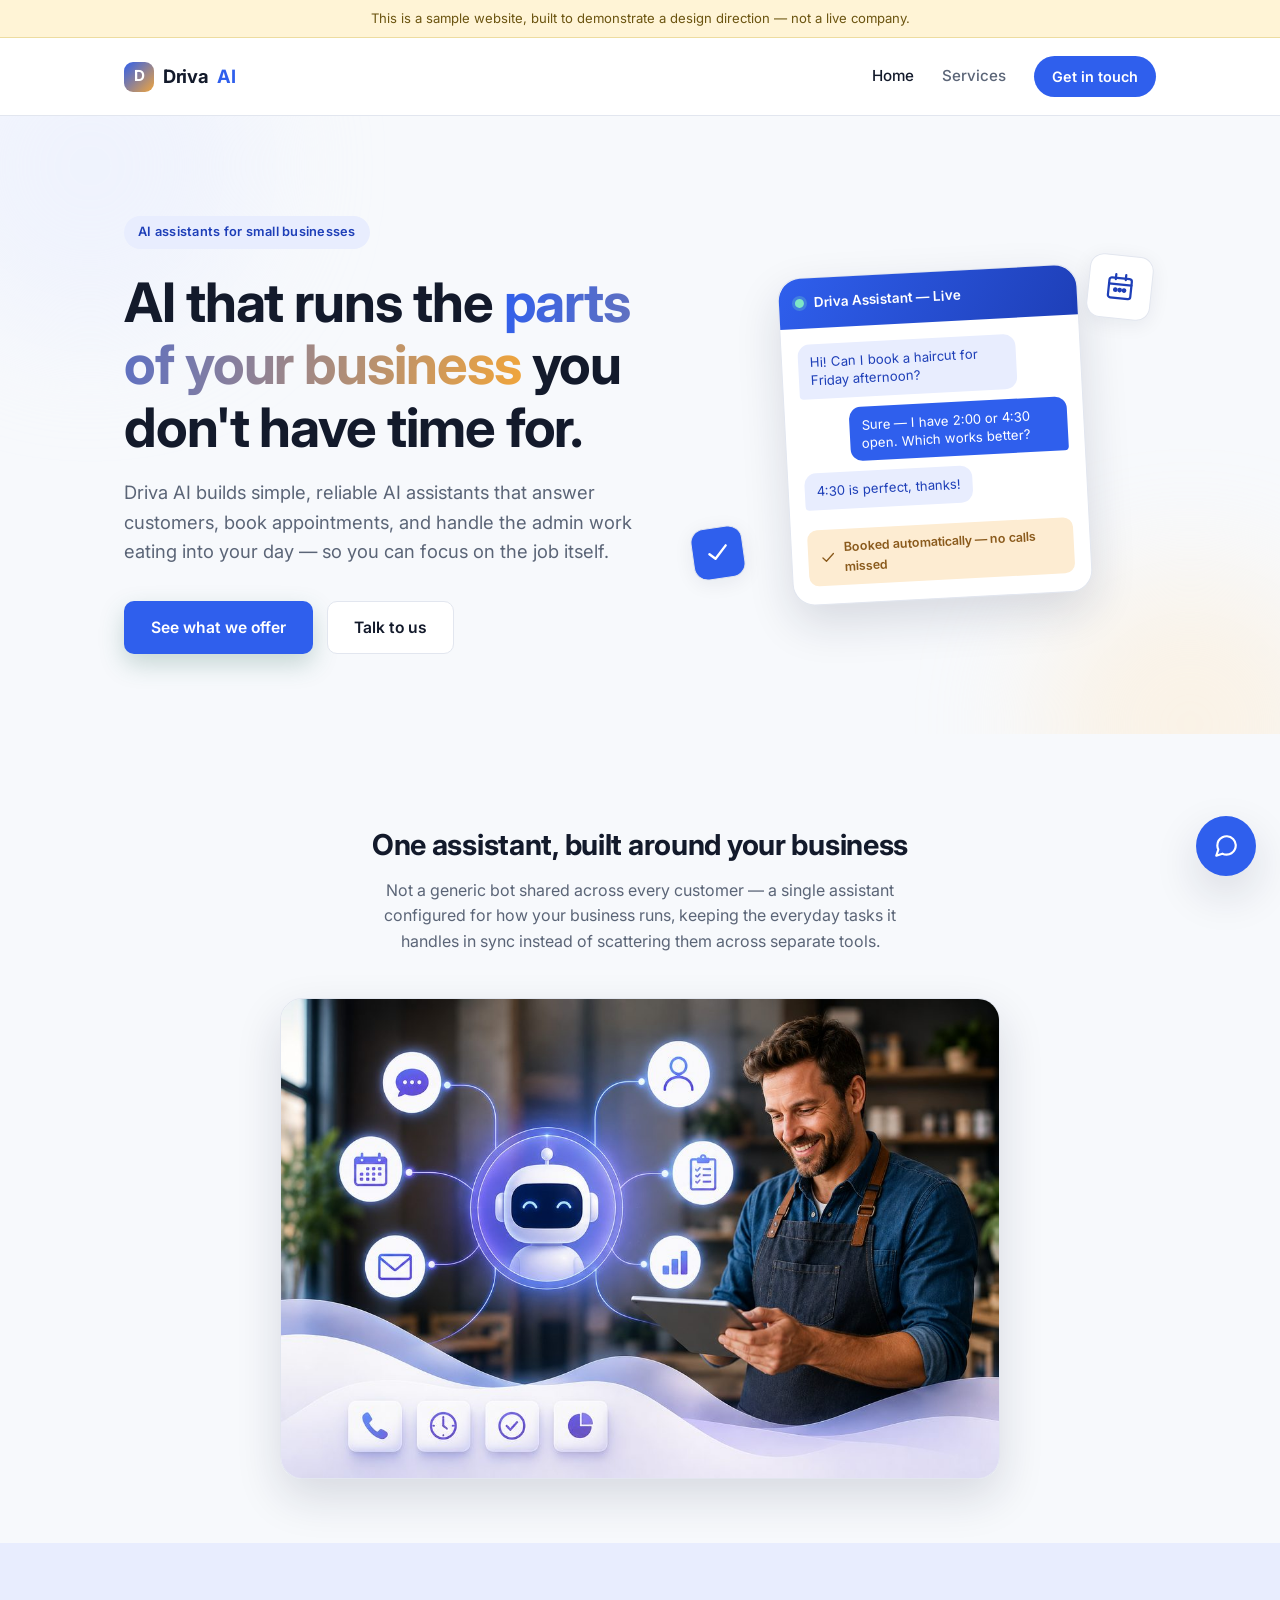
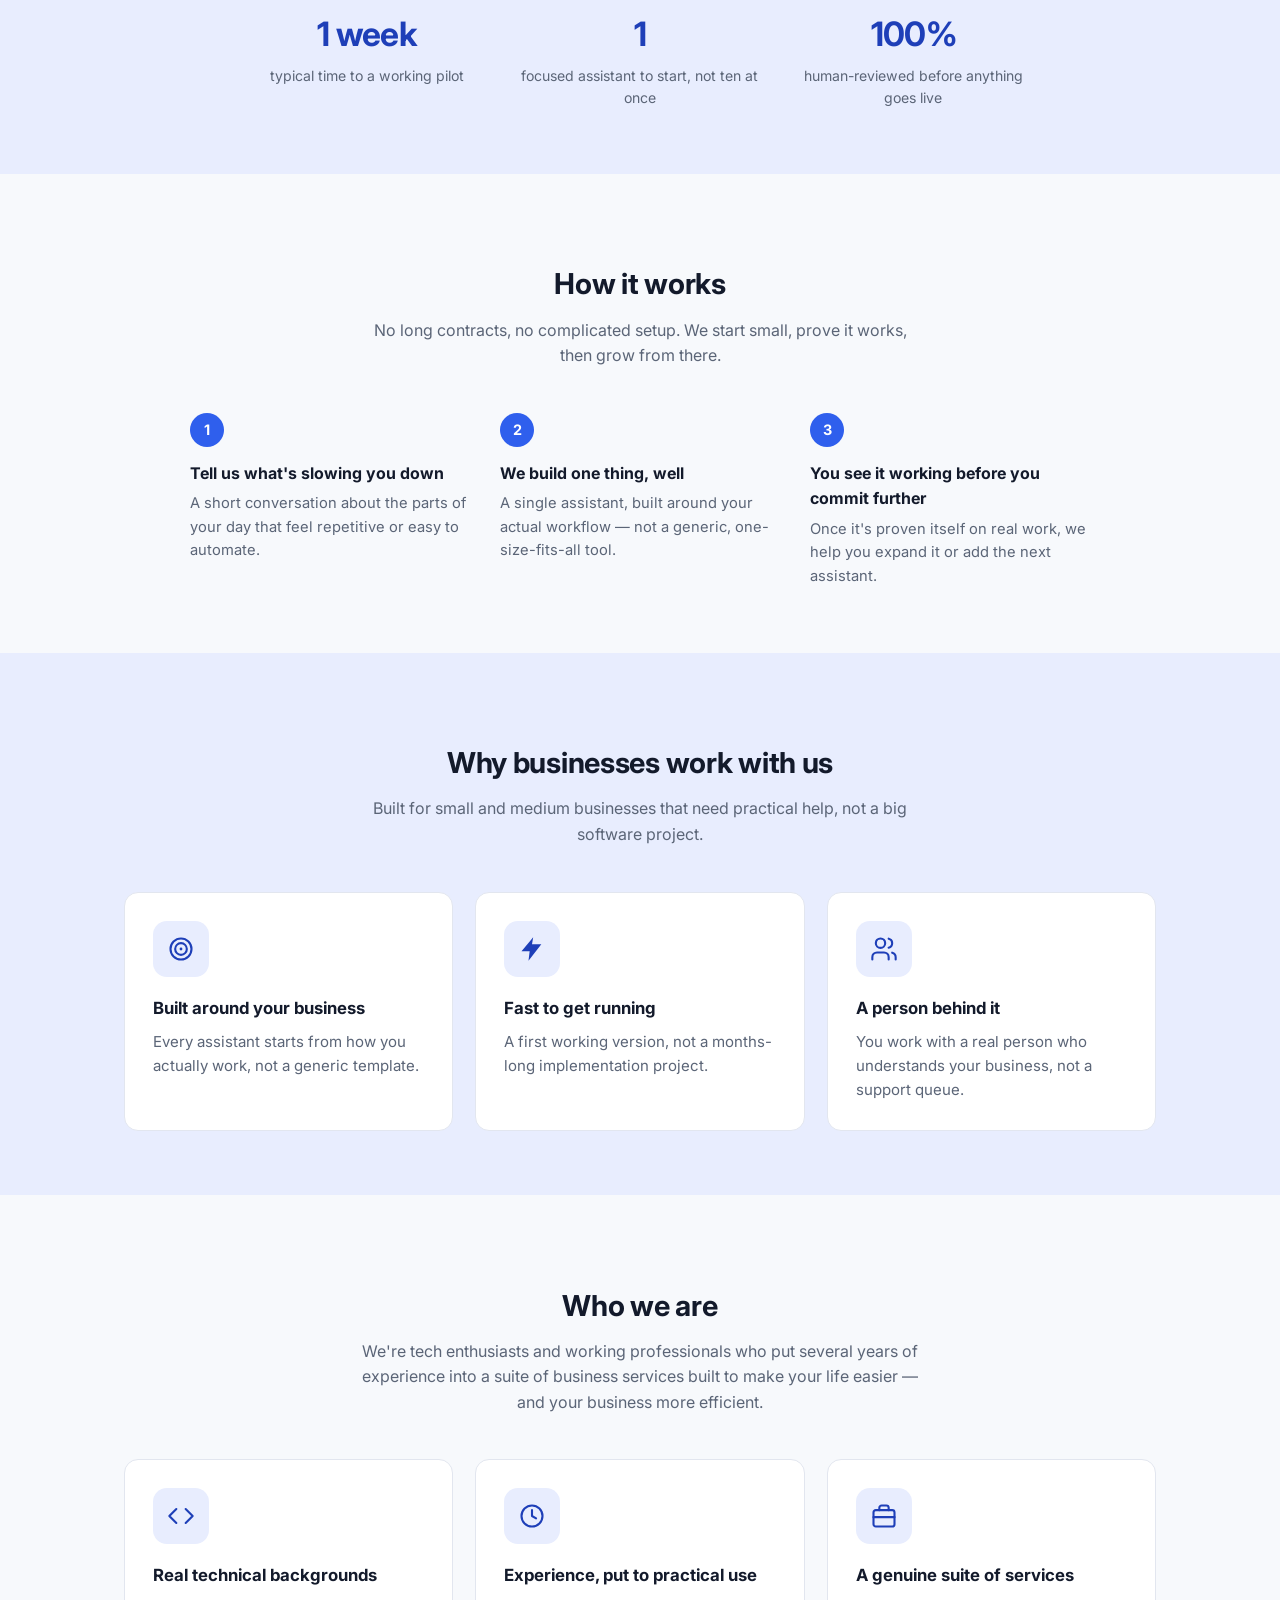
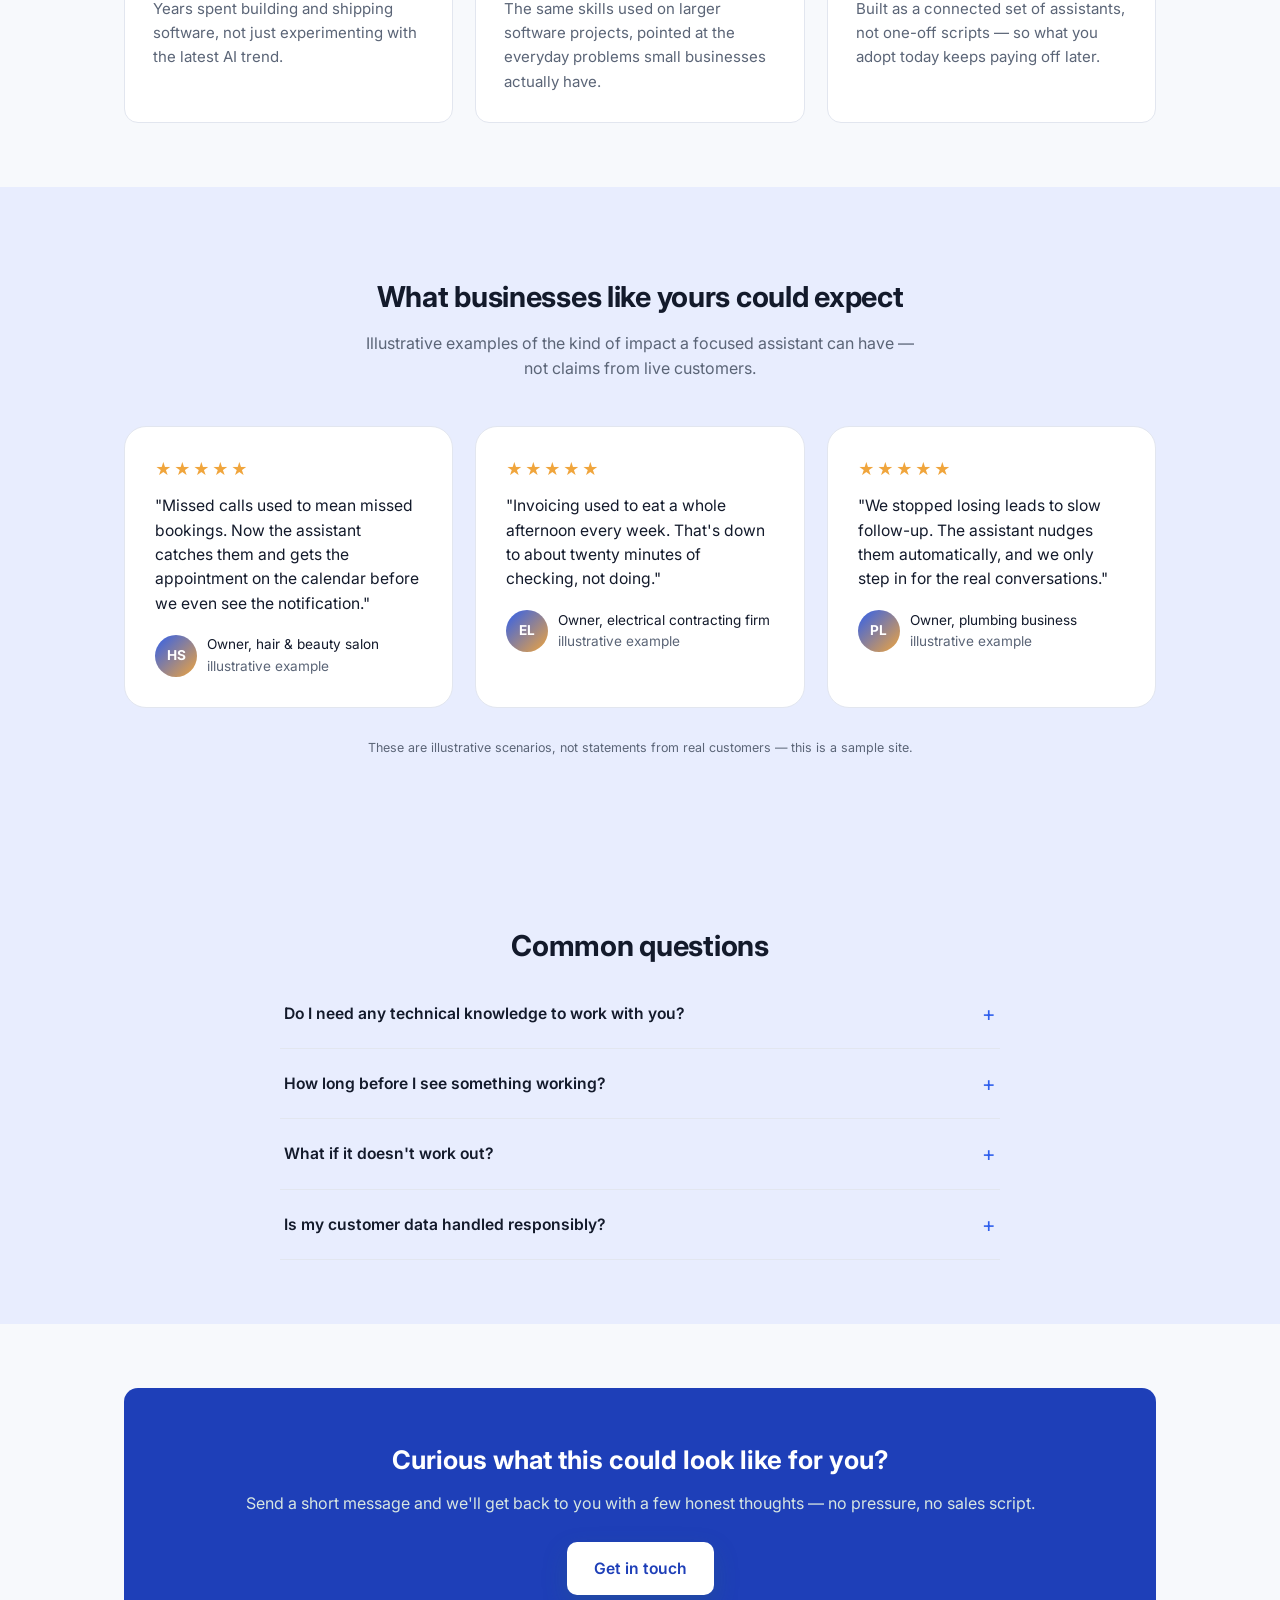
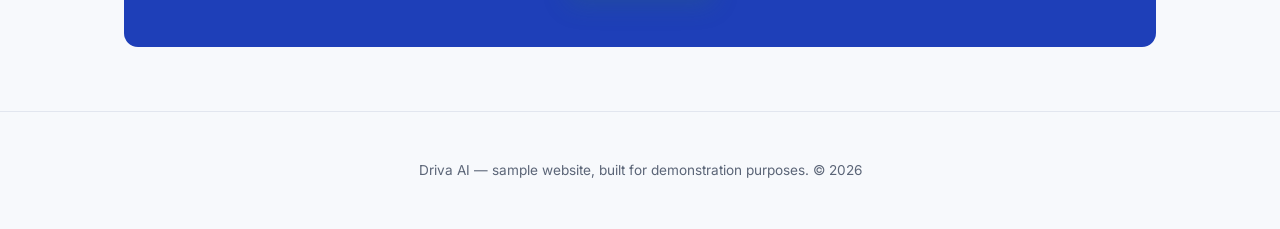
==== commit 80446424: "update -- website" ====
--- a/website/index.html
+++ b/website/index.html
@@ -82,7 +82,7 @@
   <div class="wrap">
     <div class="stats reveal">
       <div class="stat">
-        <div class="num">3–6 wk</div>
+        <div class="num"> 1 week</div>
         <div class="label">typical time to a working pilot</div>
       </div>
       <div class="stat">
@@ -225,7 +225,7 @@
       </details>
       <details class="faq-item">
         <summary>How long before I see something working?</summary>
-        <p>A first working pilot typically takes a few weeks, not months, because we start with one focused assistant rather than a full platform.</p>
+        <p>A first working pilot typically takes a few days, not months, because we start with one focused assistant rather than a full platform.</p>
       </details>
       <details class="faq-item">
         <summary>What if it doesn't work out?</summary>
